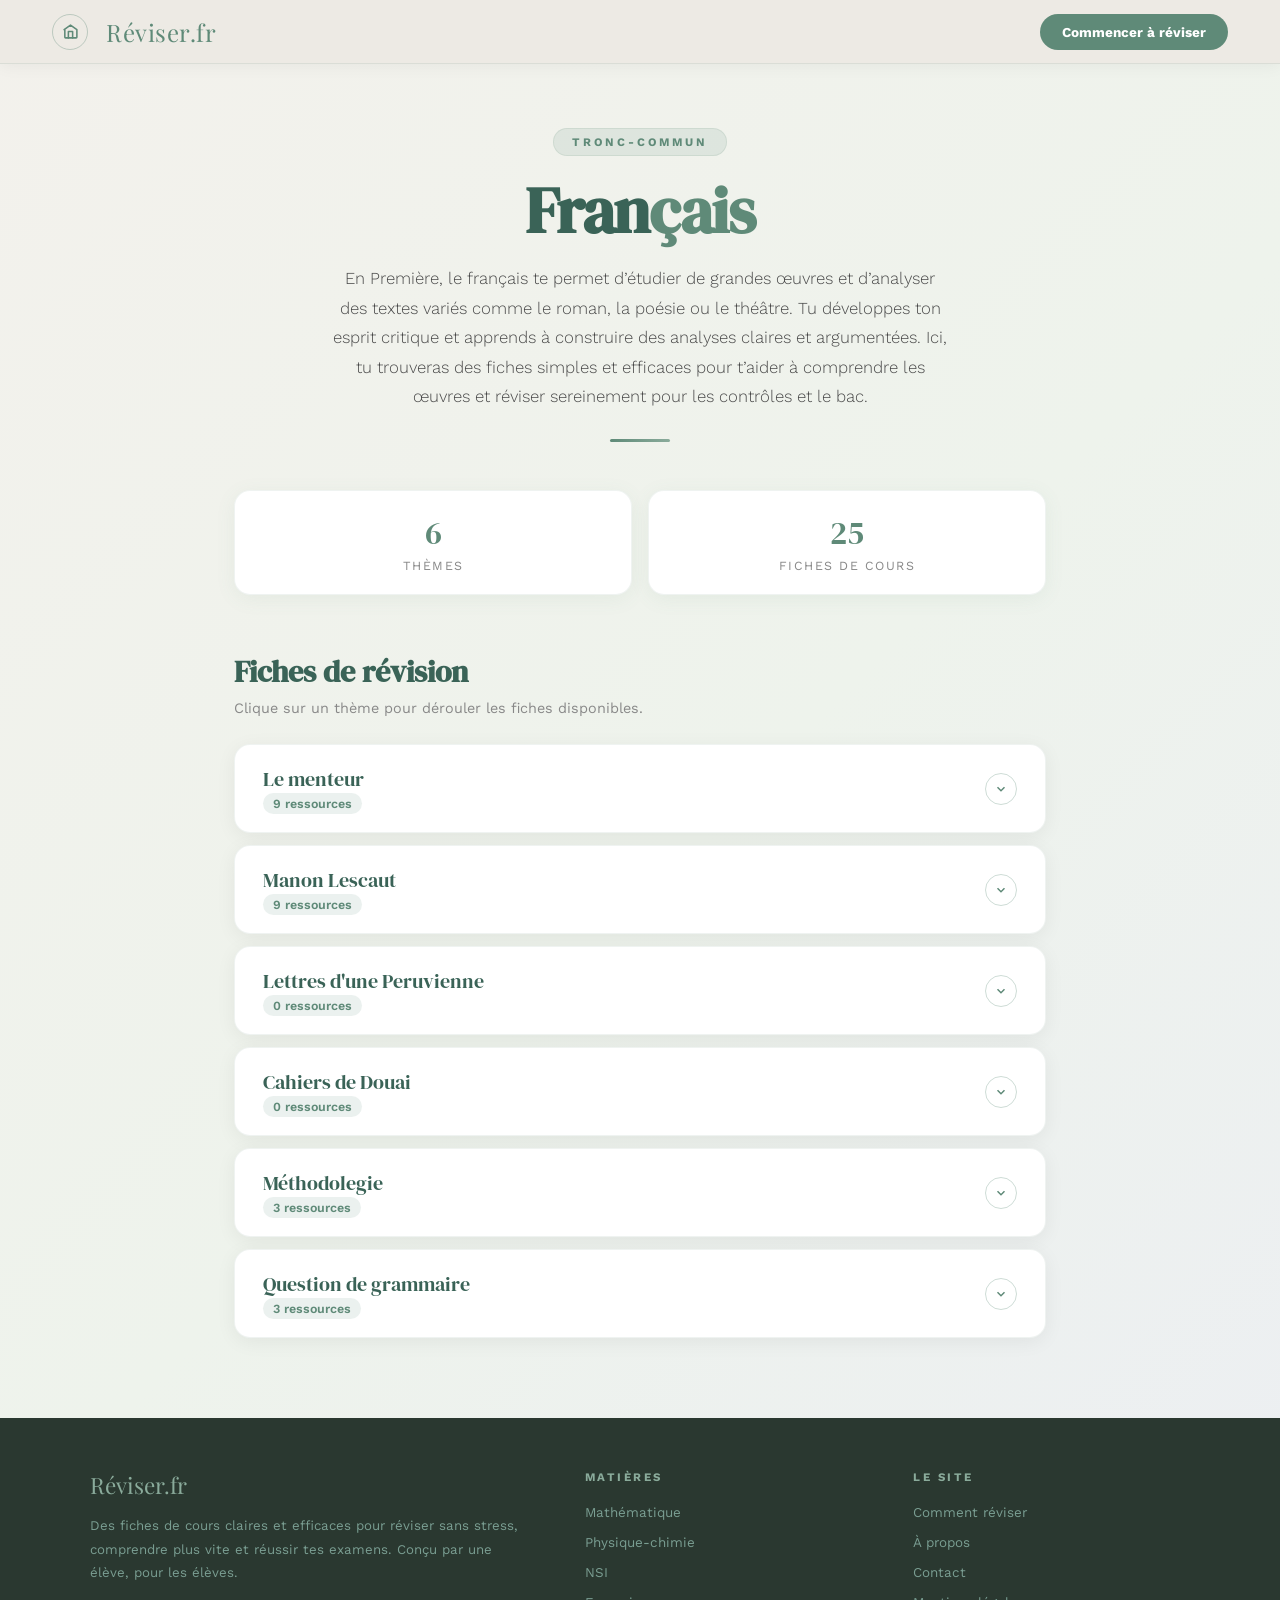
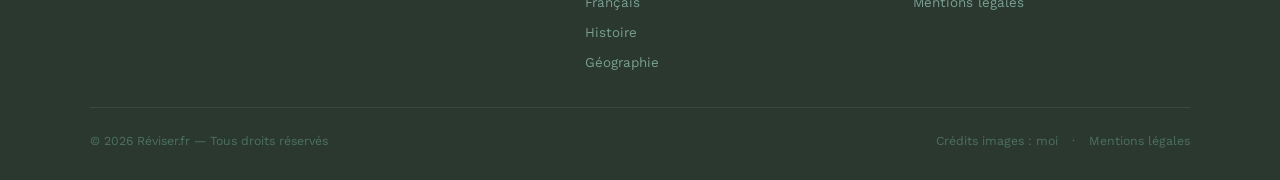
==== Francais.html @ 483030f3 "ajout du site" ====
<!DOCTYPE html>
<html lang="fr">
<head>
  <meta charset="utf-8">
  <meta name="viewport" content="width=device-width, initial-scale=1.0">
  <title>Français — Réviser.fr</title>
  <link href="https://fonts.googleapis.com/css2?family=Playfair+Display:wght@400;700&family=DM+Serif+Display&family=Work+Sans:wght@300;400;600;700&display=swap" rel="stylesheet">
  <link rel="stylesheet" href="francais_css.css">
</head>
<body>

<!-- ── HEADER ── -->
<header>
  <div class="header-left">
    <a href="page_principale.html" class="home-btn" title="Retour à l'accueil">
      <svg viewBox="0 0 24 24" fill="none" stroke="currentColor" stroke-width="2.2" stroke-linecap="round" stroke-linejoin="round">
        <path d="M3 9.5L12 3l9 6.5V20a1 1 0 0 1-1 1H5a1 1 0 0 1-1-1V9.5z"/>
        <polyline points="9 21 9 12 15 12 15 21"/>
      </svg>
    </a>
    <a href="page_principale.html" class="logo">Réviser.fr</a>
  </div>
  <div>
    <a href="revision.html" class="btn-reviser">Commencer à réviser</a>
  </div>
</header>

<!-- ── intro ── -->
<div class="hero">
  <span class="subject-badge">Tronc-commun</span>
  <h1>Fran<span>çais</span></h1>
  <p class="hero-desc">
   En Première, le français te permet d’étudier de grandes œuvres et d’analyser des textes variés comme le roman, la poésie ou le théâtre. Tu développes ton esprit critique et apprends à construire des analyses claires et argumentées.

Ici, tu trouveras des fiches simples et efficaces pour t’aider à comprendre les œuvres et réviser sereinement pour les contrôles et le bac.
  </p>
  <div class="hero-divider"></div>
</div>

<!-- ── cube ── -->
<div class="stats-band">
  <div class="stat-card">
    <span class="stat-number">6</span>
    <span class="stat-label">Thèmes</span>
  </div>
  <div class="stat-card">
    <span class="stat-number">25</span>
    <span class="stat-label">Fiches de cours</span>
  </div>
</div>

<!-- ── explication ── -->
<div class="content-section">

  <h2 class="section-heading">Fiches de révision</h2>
  <p class="section-sub">Clique sur un thème pour dérouler les fiches disponibles.</p>

  <div class="accordion" id="accordion">

    <!-- THÈME 1 : menteur -->
    <div class="accordion-item">
      <div class="accordion-header" onclick="toggleAccordion(this)">
        <div class="accordion-header-left">
          <div>
            <div class="theme-title">Le menteur</div>
            <span class="theme-count">9 ressources</span>
          </div>
        </div>
        <div class="accordion-arrow">
          <svg viewBox="0 0 24 24" fill="none" stroke="currentColor" stroke-width="2.5"><polyline points="6 9 12 15 18 9"/></svg>
        </div>
      </div>
      <div class="accordion-body">
        <div class="accordion-inner">

     <div class="sub-item">
		<div class="sub-thumb">
			<img src="fichementeur.png" alt="Fiche ">
        </div>
		
            <div class="sub-info">
              <div class="sub-title">cours</div>
              <div class="sub-desc">Comédie, mensonge, illusion, jeu sur les apparences : Le Menteur est une œuvre clé pour comprendre le théâtre du XVIIᵉ siècle et l’art de Pierre Corneille. Voici l’essentiel à connaître pour analyser la pièce efficacement.</div>
              <div class="sub-tags">
                <span class="tag tag-fiche">Fiche de cours</span>
              </div>
            </div></div>

          <div class="sub-item">
		  <div class="sub-thumb">
			<img src="EL1.jpg" alt="Fiche ">
        </div>
		 <div class="sub-thumb">
			<img src="EL1.5.jpg" alt="Fiche ">
        </div>
		 <div class="sub-thumb">
			<img src="EL2.jpg" alt="Fiche ">
        </div>
		 <div class="sub-thumb">
			<img src="EL2.5.jpg" alt="Fiche ">
        </div>
		 <div class="sub-thumb">
			<img src="EL3.jpg" alt="Fiche ">
        </div>
		 <div class="sub-thumb">
			<img src="EL3.5.jpg" alt="Fiche ">
        </div>
		 <div class="sub-thumb">
			<img src="EL4.jpg" alt="Fiche ">
        </div>
		 <div class="sub-thumb">
			<img src="EL4.5.jpg" alt="Fiche ">
        </div>
            <div class="sub-info">
              <div class="sub-title">Etude linéaire</div>
              <div class="sub-desc">Résumé clair, personnages clés, thèmes essentiels et style de l’auteur : tout ce qu’il faut pour briller en étude linéaire, de la 1 à 4.</div>
              <div class="sub-tags">
             <span class="tag tag-fiche">Fiche de cours</span>
              </div>
            </div></div>

        </div>
      </div>
    </div>

    <!-- THÈME 2 : manon lescaut -->
    <div class="accordion-item">
      <div class="accordion-header" onclick="toggleAccordion(this)">
        <div class="accordion-header-left">
          <div>
            <div class="theme-title">Manon Lescaut</div>
            <span class="theme-count">9 ressources</span>
          </div>
        </div>
        <div class="accordion-arrow">
          <svg viewBox="0 0 24 24" fill="none" stroke="currentColor" stroke-width="2.5"><polyline points="6 9 12 15 18 9"/></svg>
        </div>
      </div>
      <div class="accordion-body">
        <div class="accordion-inner">

          <div class="sub-item">
		  <div class="sub-thumb">
			<img src="ficheML.png" alt="Fiche ">
        </div>
		
            <div class="sub-info">
              <div class="sub-title">Cours</div>
              <div class="sub-desc">Amour, passion, destin tragique : Manon Lescaut est un roman central du XVIIIᵉ siècle qui explore les désirs humains et les contraintes sociales. Voici l’essentiel pour analyser l’œuvre et son auteur.</div>
              <div class="sub-tags">
                <span class="tag tag-fiche">Fiche de cours</span>
              </div>
            </div></div>

          

          <div class="sub-item">
		  <div class="sub-thumb">
			<img src="EL5.jpg" alt="Fiche ">
        </div>
		<div class="sub-thumb">
			<img src="EL5.5.jpg" alt="Fiche ">
        </div>
		<div class="sub-thumb">
			<img src="EL6.jpg" alt="Fiche ">
        </div>
		<div class="sub-thumb">
			<img src="EL6.5.jpg" alt="Fiche">
        </div>
		<div class="sub-thumb">
			<img src="EL7.jpg" alt="Fiche">
        </div>
		<div class="sub-thumb">
			<img src="EL7.5.jpg" alt="Fiche ">
        </div>
		<div class="sub-thumb">
			<img src="EL8.jpg" alt="Fiche ">
        </div>
		<div class="sub-thumb">
			<img src="EL8.5.jpg" alt="Fiche">
        </div>
            <div class="sub-info">
              <div class="sub-title">Etude linéaire</div>
              <div class="sub-desc">Résumé clair, personnages clés, thèmes essentiels et style de l’auteur : tout ce qu’il faut pour briller en étude linéaire, de la 5 à 8.</div>
              <div class="sub-tags">
               <span class="tag tag-fiche">Fiche de cours</span>
              </div>
            </div></div>

        

        </div>
      </div>
    </div>

    <!-- THÈME 3 : LDP -->
    <div class="accordion-item">
      <div class="accordion-header" onclick="toggleAccordion(this)">
        <div class="accordion-header-left">
          <div>
            <div class="theme-title">Lettres d'une Peruvienne</div>
            <span class="theme-count">0 ressources</span>
          </div>
        </div>
        <div class="accordion-arrow">
          <svg viewBox="0 0 24 24" fill="none" stroke="currentColor" stroke-width="2.5"><polyline points="6 9 12 15 18 9"/></svg>
        </div>
      </div>
      <div class="accordion-body">
        <div class="accordion-inner">

 <p>A venir...</p> 

        </div>
      </div>
    </div>

    <!-- THÈME 4 : douai -->
    <div class="accordion-item">
      <div class="accordion-header" onclick="toggleAccordion(this)">
        <div class="accordion-header-left">
          <div>
            <div class="theme-title">Cahiers de Douai</div>
            <span class="theme-count">0 ressources</span>
          </div>
        </div>
        <div class="accordion-arrow">
          <svg viewBox="0 0 24 24" fill="none" stroke="currentColor" stroke-width="2.5"><polyline points="6 9 12 15 18 9"/></svg>
        </div>
      </div>
      <div class="accordion-body">
        <div class="accordion-inner">

        <p> A venir...</p>

        </div>
      </div>
    </div>

    <!-- THÈME 5 : Méthodologie -->
    <div class="accordion-item">
      <div class="accordion-header" onclick="toggleAccordion(this)">
        <div class="accordion-header-left">
          <div>
            <div class="theme-title">Méthodolegie</div>
            <span class="theme-count">3 ressources</span>
          </div>
        </div>
        <div class="accordion-arrow">
          <svg viewBox="0 0 24 24" fill="none" stroke="currentColor" stroke-width="2.5"><polyline points="6 9 12 15 18 9"/></svg>
        </div>
      </div>
      <div class="accordion-body">
        <div class="accordion-inner">

          <div class="sub-item">
		  <div class="sub-thumb">
			
			<img src="commentaire.jpg" alt="fiche">
        </div>
		<div class="sub-thumb">
			<img src="disserte.jpg" alt="fiche">
        </div>
		<div class="sub-thumb">
			<img src="EL_methodo.png" alt="fiche">
        </div>
		
            <div class="sub-info">
              <div class="sub-title">Méthodolegie</div>
              <div class="sub-desc">En français, la méthodologie est essentielle : elle t’apprend à analyser un texte avec rigueur, structurer tes idées et réussir tes devoirs et contrôles. Ces fiches te donnent les clés pour appliquer la méthode facilement et réviser efficacement.</div>
              <div class="sub-tags">
                <span class="tag tag-fiche">Fiche de cours</span>
                <span class="tag tag-formule">Formules</span>
              </div>
            </div></div>

        </div>
      </div>
    </div>

    <!-- THÈME 6 : grammaire -->
    <div class="accordion-item">
      <div class="accordion-header" onclick="toggleAccordion(this)">
        <div class="accordion-header-left">
          <div>
            <div class="theme-title">Question de grammaire</div>
            <span class="theme-count">3 ressources</span>
          </div>
        </div>
        <div class="accordion-arrow">
          <svg viewBox="0 0 24 24" fill="none" stroke="currentColor" stroke-width="2.5"><polyline points="6 9 12 15 18 9"/></svg>
        </div>
      </div>
      <div class="accordion-body">
        <div class="accordion-inner">

          <div class="sub-item">
		  <div class="sub-thumb">
			<img src="grammaire1.jpg" alt="fiche">
        </div>
				  <div class="sub-thumb">
			<img src="grammaire2.jpg" alt="fiche">
        </div>
		<div class="sub-thumb">
			<img src="grammaire3.jpg" alt="fiche">
        </div>
            
			<div class="sub-info">
              <div class="sub-title">cours</div>
              <div class="sub-desc">On sait tous, et ça ne fait pas toujours plaisir, mais on est bien obligé : la grammaire au bac de français, si c’est bien appris, ce sont des points très simples à obtenir. Ces fiches te donnent toutes les règles et astuces pour maîtriser les exercices rapidement et gagner des points facilement.</div>
              <div class="sub-tags">
                <span class="tag tag-fiche">Fiche de cours</span>
				
              </div>
            </div></div>

          
        </div>
      </div>
    </div>

  </div><!-- /accordion fin-->
</div>

<!-- ── affichage image ── -->
<div class="lightbox-overlay" id="lightbox" onclick="closeLightbox(event)">
  <button class="lightbox-close" onclick="closeLightboxDirect()">✕</button>
  <button class="lightbox-nav lightbox-prev" onclick="event.stopPropagation(); navigateLight(-1)">‹</button>
  <div class="lightbox-img-wrap">
    <img id="lightboxImg" src="" alt="">
    <div class="lightbox-caption" id="lightboxCaption"></div>
  </div>
  <button class="lightbox-nav lightbox-next" onclick="event.stopPropagation(); navigateLight(1)">›</button>
</div>

<!-- ── FOOTER ── -->
<footer>
  <div class="footer-inner">
    <div class="footer-brand">
      <a href="page_principale.html" class="footer-logo">Réviser.fr</a>
      <p>Des fiches de cours claires et efficaces pour réviser sans stress, comprendre plus vite et réussir tes examens. Conçu par une élève, pour les élèves.</p>
    </div>
    <div class="footer-col">
      <h4>Matières</h4>
      <ul>
        <li><a href="#">Mathématique</a></li>
        <li><a href="#">Physique-chimie</a></li>
        <li><a href="#">NSI</a></li>
        <li><a href="#">Français</a></li>
        <li><a href="#">Histoire</a></li>
        <li><a href="#">Géographie</a></li>
      </ul>
    </div>
    <div class="footer-col">
      <h4>Le site</h4>
      <ul>
        <li><a href="#">Comment réviser</a></li>
        <li><a href="#">À propos</a></li>
        <li><a href="#">Contact</a></li>
        <li><a href="#">Mentions légales</a></li>
      </ul>
    </div>
  </div>
  <div class="footer-bottom">
    <span>© 2026 Réviser.fr — Tous droits réservés</span>
    <div class="credits">
      <a href="#">Crédits images : moi</a>
      <span>·</span>
      <a href="#">Mentions légales</a>
    </div>
  </div>
</footer>
<script>
/* ── ACCORDION ── */
  function toggleAccordion(header) {
    const item = header.closest('.accordion-item');
    const isOpen = item.classList.contains('open');
    document.querySelectorAll('.accordion-item.open').forEach(el => el.classList.remove('open'));
    if (!isOpen) item.classList.add('open');
  }

  /* ── LIGHTBOX ── */
  let allImages = [];   // liste de toutes les images cliquables
  let currentIdx = 0;

  // Ouvrir au clic sur une sub-thumb contenant une img
  document.addEventListener('click', function(e) {
    const thumb = e.target.closest('.sub-thumb');
    if (!thumb) return;
    const img = thumb.querySelector('img');
    if (!img) return;

    // Reconstruire la liste à chaque ouverture (au cas où le DOM change)
    allImages = [...document.querySelectorAll('.sub-thumb img')];
    currentIdx = allImages.indexOf(img);
    showLightbox(currentIdx);
  });

  function showLightbox(idx) {
    const img = allImages[idx];
    if (!img) return;
    currentIdx = idx;

    const lb = document.getElementById('lightbox');
    const lbImg = document.getElementById('lightboxImg');
    const lbCap = document.getElementById('lightboxCaption');

    lbImg.src = img.src;
    lbImg.alt = img.alt;
    lbCap.textContent = img.alt || '';
    lb.classList.add('active');
    document.body.style.overflow = 'hidden';

    // Cacher les flèches si une seule image
    document.querySelector('.lightbox-prev').style.display = allImages.length > 1 ? 'flex' : 'none';
    document.querySelector('.lightbox-next').style.display = allImages.length > 1 ? 'flex' : 'none';
  }

  function navigateLight(dir) {
    const newIdx = (currentIdx + dir + allImages.length) % allImages.length;
    showLightbox(newIdx);
  }

  function closeLightbox(e) {
    // Ferme seulement si on clique sur le fond (pas sur l'image)
    if (e.target === document.getElementById('lightbox')) closeLightboxDirect();
  }

  function closeLightboxDirect() {
    document.getElementById('lightbox').classList.remove('active');
    document.body.style.overflow = '';
  }

  // Touche Escape et flèches clavier
  document.addEventListener('keydown', function(e) {
    const lb = document.getElementById('lightbox');
    if (!lb.classList.contains('active')) return;
    if (e.key === 'Escape')      closeLightboxDirect();
    if (e.key === 'ArrowRight')  navigateLight(1);
    if (e.key === 'ArrowLeft')   navigateLight(-1);
  });
</script>
</body>
</html>
---- francais_css.css ----
* { margin: 0; padding: 0; box-sizing: border-box; }

    :root {
      --beige: #F3F1EC;
      --beige2: #EEF3EC;
      --accent: #5f8a78;
      --accent-light: #8aab9b;
      --accent-dark: #3a6357;
      --accent-soft: rgba(95, 138, 120, 0.12);
      --text-dark: #2E2E2E;
      --text-mid: #4a4a4a;
      --white: #ffffff;
      --footer-bg: #2a3830;
    }

    body {
      font-family: 'Work Sans', sans-serif;
      background: linear-gradient(135deg, #F3F1EC 0%, #EEF3EC 50%, #ECEEF3 100%);
      min-height: 100vh;
      color: var(--text-dark);
    }

    /* ── HEADER (identique à la page principale mais avec icône home) ── */
    header {
      width: 100%;
      background: rgba(237, 234, 227, 0.96);
      border-bottom: 1px solid rgba(138, 171, 155, 0.2);
      padding: 0 52px;
      display: flex;
      align-items: center;
      justify-content: space-between;
      height: 64px;
      box-shadow: 0 2px 16px rgba(0,0,0,0.05);
      position: sticky;
      top: 0;
      z-index: 100;
    }

    .header-left {
      display: flex;
      align-items: center;
      gap: 18px;
    }

    .home-btn {
      display: flex;
      align-items: center;
      justify-content: center;
      width: 36px;
      height: 36px;
      border-radius: 50%;
      border: 1.5px solid rgba(95, 138, 120, 0.35);
      color: var(--accent);
      text-decoration: none;
      transition: all 0.25s ease;
      background: transparent;
    }

    .home-btn:hover {
      background: var(--accent);
      color: white;
      border-color: var(--accent);
      transform: scale(1.08);
    }

    .home-btn svg { width: 17px; height: 17px; }

    .logo {
      font-family: 'Playfair Display', serif;
      font-size: 1.5rem;
      color: var(--accent);
      letter-spacing: 0.5px;
      text-decoration: none;
    }

    .btn-reviser {
      background: var(--accent);
      color: white;
      border: none;
      border-radius: 20px;
      padding: 10px 22px;
      font-size: 0.85rem;
      font-weight: 700;
      cursor: pointer;
      transition: background 0.2s, transform 0.2s;
      text-decoration: none;
      display: inline-block;
    }

    .btn-reviser:hover {
      background: var(--accent-light);
      transform: scale(1.04);
    }

    /* ── HERO ── */
    .hero {
      max-width: 860px;
      margin: 0 auto;
      padding: 64px 24px 48px;
      text-align: center;
      animation: fadeInDown 0.7s ease forwards;
    }

    .subject-badge {
      display: inline-block;
      background: var(--accent-soft);
      color: var(--accent);
      font-size: 0.72rem;
      font-weight: 700;
      letter-spacing: 3px;
      text-transform: uppercase;
      padding: 6px 18px;
      border-radius: 20px;
      margin-bottom: 20px;
      border: 1px solid rgba(138, 171, 155, 0.2);
    }

    .hero h1 {
      font-family: 'DM Serif Display', serif;
      font-size: clamp(2.4rem, 5vw, 4rem);
      color: var(--accent-dark);
      letter-spacing: -0.02em;
      margin-bottom: 18px;
      line-height: 1.1;
    }

    .hero h1 span {
      color: var(--accent);
    }

    .hero-desc {
      color: var(--text-mid);
      font-size: 1.05rem;
      font-weight: 300;
      line-height: 1.75;
      max-width: 620px;
      margin: 0 auto;
    }

    .hero-divider {
      width: 60px;
      height: 3px;
      background: linear-gradient(90deg, var(--accent), var(--accent-light));
      border-radius: 2px;
      margin: 28px auto 0;
    }

    /* ── STATS BAND ── */
    .stats-band {
      max-width: 860px;
      margin: 0 auto 56px;
      padding: 0 24px;
      display: flex;
      gap: 16px;
      justify-content: center;
      flex-wrap: wrap;
      animation: fadeInUp 0.7s ease 0.2s both;
    }

    .stat-card {
      background: white;
      border-radius: 16px;
      padding: 20px 32px;
      text-align: center;
      box-shadow: 0 4px 20px rgba(95,138,120,0.08);
      border: 1px solid rgba(95,138,120,0.1);
      flex: 1;
      min-width: 140px;
    }

    .stat-number {
      font-family: 'DM Serif Display', serif;
      font-size: 2rem;
      color: var(--accent);
      display: block;
    }

    .stat-label {
      font-size: 0.78rem;
      color: #888;
      text-transform: uppercase;
      letter-spacing: 1.5px;
      margin-top: 4px;
    }

    /* ── ACCORDION SECTION ── */
    .content-section {
      max-width: 860px;
      margin: 0 auto;
      padding: 0 24px 80px;
    }

    .section-heading {
      font-family: 'DM Serif Display', serif;
      font-size: 1.9rem;
      color: var(--accent-dark);
      margin-bottom: 8px;
    }

    .section-sub {
      color: #888;
      font-size: 0.9rem;
      margin-bottom: 28px;
    }

    /* Accordion */
    .accordion {
      display: flex;
      flex-direction: column;
      gap: 12px;
    }

    .accordion-item {
      background: white;
      border-radius: 16px;
      overflow: hidden;
      box-shadow: 0 4px 20px rgba(0,0,0,0.06);
      border: 1px solid rgba(95,138,120,0.1);
      transition: box-shadow 0.3s ease;
    }

    .accordion-item:hover {
      box-shadow: 0 8px 32px rgba(95,138,120,0.14);
    }

    .accordion-header {
      display: flex;
      align-items: center;
      justify-content: space-between;
      padding: 20px 28px;
      cursor: pointer;
      user-select: none;
      gap: 16px;
    }

    .accordion-header-left {
      display: flex;
      align-items: center;
      gap: 16px;
    }

    .theme-title {
      font-family: 'DM Serif Display', serif;
      font-size: 1.25rem;
      color: var(--accent-dark);
      padding-left: 0;
    }

    .theme-count {
      font-size: 0.78rem;
      color: var(--accent);
      background: var(--accent-soft);
      padding: 3px 10px;
      border-radius: 20px;
      font-weight: 600;
    }

    .accordion-arrow {
      width: 32px;
      height: 32px;
      border-radius: 50%;
      border: 1.5px solid rgba(95,138,120,0.3);
      display: flex;
      align-items: center;
      justify-content: center;
      color: var(--accent);
      transition: transform 0.35s ease, background 0.25s ease;
      flex-shrink: 0;
    }

    .accordion-arrow svg { width: 14px; height: 14px; }

    .accordion-item.open .accordion-arrow {
      transform: rotate(180deg);
      background: var(--accent);
      color: white;
      border-color: var(--accent);
    }

    .accordion-body {
      max-height: 0;
      overflow: hidden;
      transition: max-height 0.45s cubic-bezier(0.4, 0, 0.2, 1);
    }

    .accordion-item.open .accordion-body {
      max-height: 9999px;
    }

    .accordion-inner {
      padding: 0 28px 24px;
      border-top: 1px solid rgba(95,138,120,0.08);
    }

    /* Sub-items inside accordion */
    .sub-item {
      display: flex;
      flex-direction: column;
      gap: 12px;
      align-items: stretch;
      padding: 20px 0;
      border-bottom: 1px solid rgba(95,138,120,0.07);
      cursor: pointer;
    }

    .sub-item:last-child { border-bottom: none; }

    .sub-info { flex: 1; }

    .sub-title {
      font-weight: 700;
      font-size: 0.97rem;
      color: var(--accent-dark);
      margin-bottom: 5px;
    }

    .sub-desc {
      font-size: 0.85rem;
      color: #777;
      line-height: 1.55;
      margin-bottom: 8px;
    }

    .sub-tags {
      display: flex;
      gap: 6px;
      flex-wrap: wrap;
    }

    .tag {
      font-size: 0.7rem;
      padding: 3px 10px;
      border-radius: 20px;
      font-weight: 600;
      letter-spacing: 0.5px;
    }

    .tag-fiche {
      background: #e8f3ef;
      color: var(--accent);
    }

    .tag-exo {
      background: #fff3e0;
      color: #c07a10;
    }

    .tag-formule {
      background: #e8f5e9;
      color: #388e3c;
    }

    .sub-item:hover
    .sub-item:hover .sub-title { color: var(--accent); }

    /* ── FOOTER ── */
    footer {
      width: 100%;
      background: var(--footer-bg);
      padding: 52px 64px 32px;
      box-sizing: border-box;
    }

    .footer-inner {
      max-width: 1100px;
      margin: 0 auto;
      display: grid;
      grid-template-columns: 1.6fr 1fr 1fr;
      gap: 52px;
      padding-bottom: 36px;
      border-bottom: 1px solid rgba(255,255,255,0.08);
    }

    .footer-brand .footer-logo {
      font-family: 'Playfair Display', serif;
      font-size: 1.4rem;
      color: var(--accent-light);
      text-decoration: none;
      display: block;
      margin-bottom: 14px;
    }

    .footer-brand p {
      font-size: 0.83rem;
      line-height: 1.75;
      color: #7a9e92;
    }

    .footer-col h4 {
      font-size: 0.72rem;
      font-weight: 700;
      letter-spacing: 2.5px;
      text-transform: uppercase;
      color: var(--accent-light);
      margin-bottom: 18px;
    }

    .footer-col ul {
      list-style: none;
      display: flex;
      flex-direction: column;
      gap: 11px;
    }

    .footer-col ul li a {
      text-decoration: none;
      font-size: 0.84rem;
      color: #7a9e92;
      transition: color 0.2s;
    }

    .footer-col ul li a:hover { color: var(--accent-light); }

    .footer-bottom {
      max-width: 1100px;
      margin: 26px auto 0;
      display: flex;
      justify-content: space-between;
      align-items: center;
      font-size: 0.77rem;
      color: #4e7060;
    }

    .credits { display: flex; gap: 14px; align-items: center; }
    .credits a { color: #4e7060; text-decoration: none; transition: color 0.2s; }
    .credits a:hover { color: var(--accent-light); }

    /* ── ANIMATIONS ── */
    @keyframes fadeInDown {
      from { opacity: 0; transform: translateY(-20px); }
      to   { opacity: 1; transform: translateY(0); }
    }

    @keyframes fadeInUp {
      from { opacity: 0; transform: translateY(20px); }
      to   { opacity: 1; transform: translateY(0); }
    }

    /* ── LIGHTBOX ── */
    .sub-thumb {
      width: 100%;
      height: 200px;
      border-radius: 10px;
      overflow: hidden;
      flex-shrink: 0;
      background: var(--accent-soft);
      display: flex;
      align-items: center;
      justify-content: center;
      border: 1px solid rgba(95,138,120,0.15);
      position: relative;
      cursor: pointer;
    }

    .sub-thumb::after {
      content: '🔍';
      position: absolute;
      inset: 0;
      background: rgba(95, 138, 120, 0.55);
      display: flex;
      align-items: center;
      justify-content: center;
      font-size: 1.1rem;
      border-radius: 10px;
      opacity: 0;
      transition: opacity 0.2s ease;
    }

    .sub-thumb:hover::after {
      opacity: 1;
    }

    .sub-thumb img {
      width: 100%;
      height: 100%;
      object-fit: cover;
      display: block;
    }

    /* Overlay */
    .lightbox-overlay {
      display: none;
      position: fixed;
      inset: 0;
      background: rgba(0, 0, 0, 0.88);
      z-index: 9999;
      align-items: center;
      justify-content: center;
      animation: fadeOverlay 0.25s ease;
      cursor: zoom-out;
    }

    .lightbox-overlay.active {
      display: flex;
    }

    .lightbox-img-wrap {
      position: relative;
      max-width: 92vw;
      max-height: 90vh;
      display: flex;
      align-items: center;
      justify-content: center;
    }

    .lightbox-overlay img {
      max-width: 90vw;
      max-height: 88vh;
      border-radius: 12px;
      box-shadow: 0 32px 80px rgba(0,0,0,0.7);
      object-fit: contain;
      cursor: default;
      animation: zoomIn 0.3s cubic-bezier(0.4, 0, 0.2, 1);
    }

    .lightbox-caption {
      position: absolute;
      bottom: -38px;
      left: 0;
      right: 0;
      text-align: center;
      color: rgba(255,255,255,0.7);
      font-size: 0.85rem;
      font-family: 'Work Sans', sans-serif;
    }

    .lightbox-close {
      position: fixed;
      top: 20px;
      right: 24px;
      width: 42px;
      height: 42px;
      border-radius: 50%;
      background: rgba(255,255,255,0.12);
      border: 1.5px solid rgba(255,255,255,0.25);
      color: white;
      font-size: 1.3rem;
      cursor: pointer;
      display: flex;
      align-items: center;
      justify-content: center;
      transition: background 0.2s;
      line-height: 1;
    }

    .lightbox-close:hover {
      background: rgba(255,255,255,0.25);
    }

    .lightbox-nav {
      position: fixed;
      top: 50%;
      transform: translateY(-50%);
      width: 48px;
      height: 48px;
      border-radius: 50%;
      background: rgba(255,255,255,0.12);
      border: 1.5px solid rgba(255,255,255,0.25);
      color: white;
      font-size: 1.5rem;
      cursor: pointer;
      display: flex;
      align-items: center;
      justify-content: center;
      transition: background 0.2s;
      z-index: 10000;
    }

    .lightbox-nav:hover { background: rgba(255,255,255,0.25); }
    .lightbox-prev { left: 16px; }
    .lightbox-next { right: 16px; }

    @keyframes fadeOverlay {
      from { opacity: 0; }
      to   { opacity: 1; }
    }

    @keyframes zoomIn {
      from { transform: scale(0.85); opacity: 0; }
      to   { transform: scale(1);    opacity: 1; }
    }

    /* ── RESPONSIVE ── */
    @media (max-width: 640px) {
      header { padding: 0 20px; }
      .footer-inner { grid-template-columns: 1fr; gap: 28px; }
      footer { padding: 40px 24px 24px; }
      .footer-bottom { flex-direction: column; gap: 10px; text-align: center; }
      .sub-item { flex-direction: column; }
      .sub-thumb { width: 100%; height: 120px; }
      .stats-band { flex-direction: column; }
    }
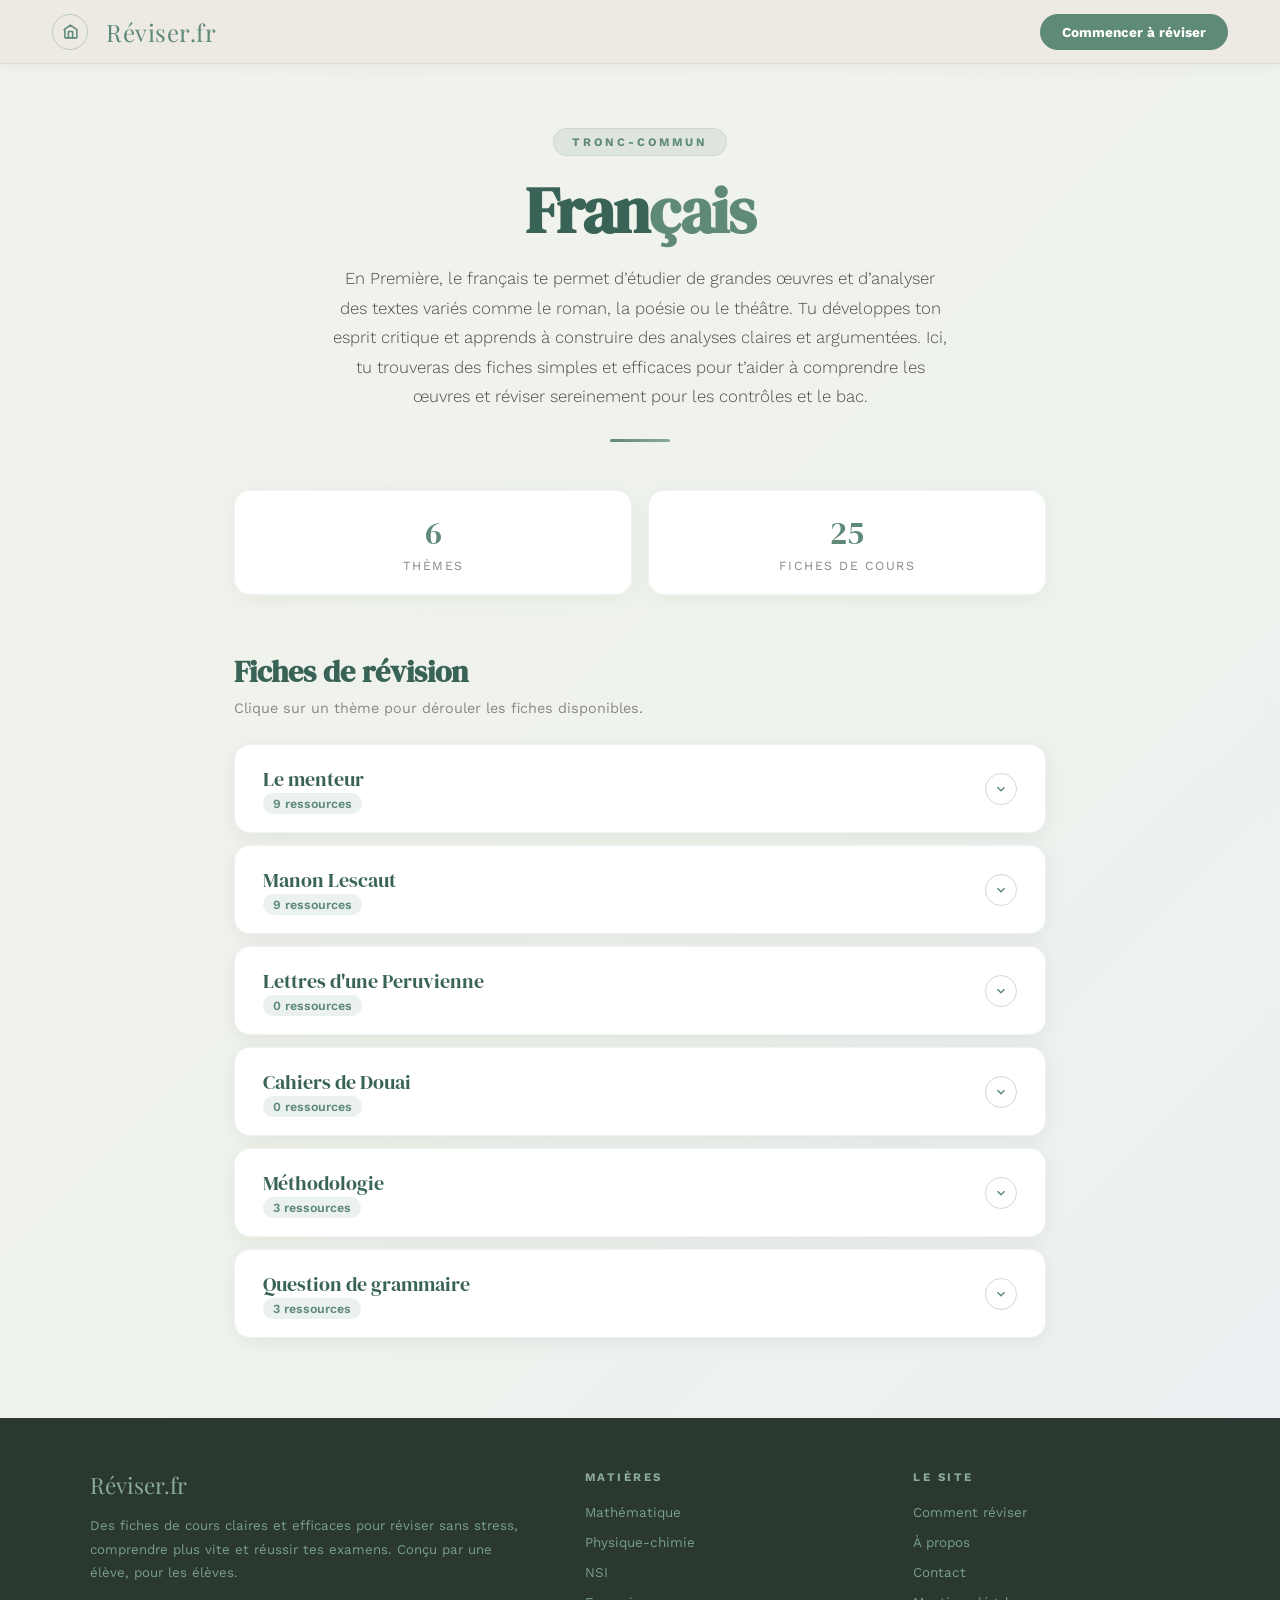
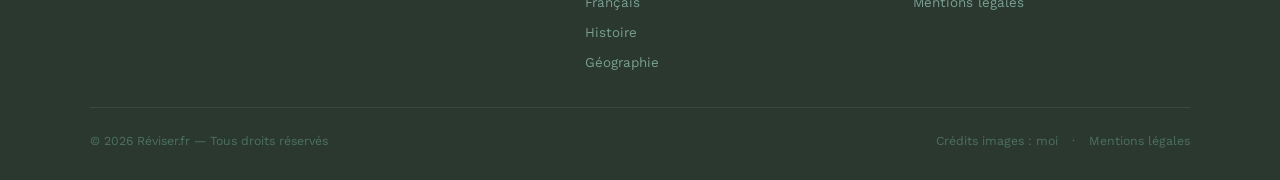
==== commit 6f0e77c9: "Update Francais.html" ====
--- a/Francais.html
+++ b/Francais.html
@@ -242,7 +242,7 @@
       <div class="accordion-header" onclick="toggleAccordion(this)">
         <div class="accordion-header-left">
           <div>
-            <div class="theme-title">Méthodolegie</div>
+            <div class="theme-title">Méthodologie</div>
             <span class="theme-count">3 ressources</span>
           </div>
         </div>
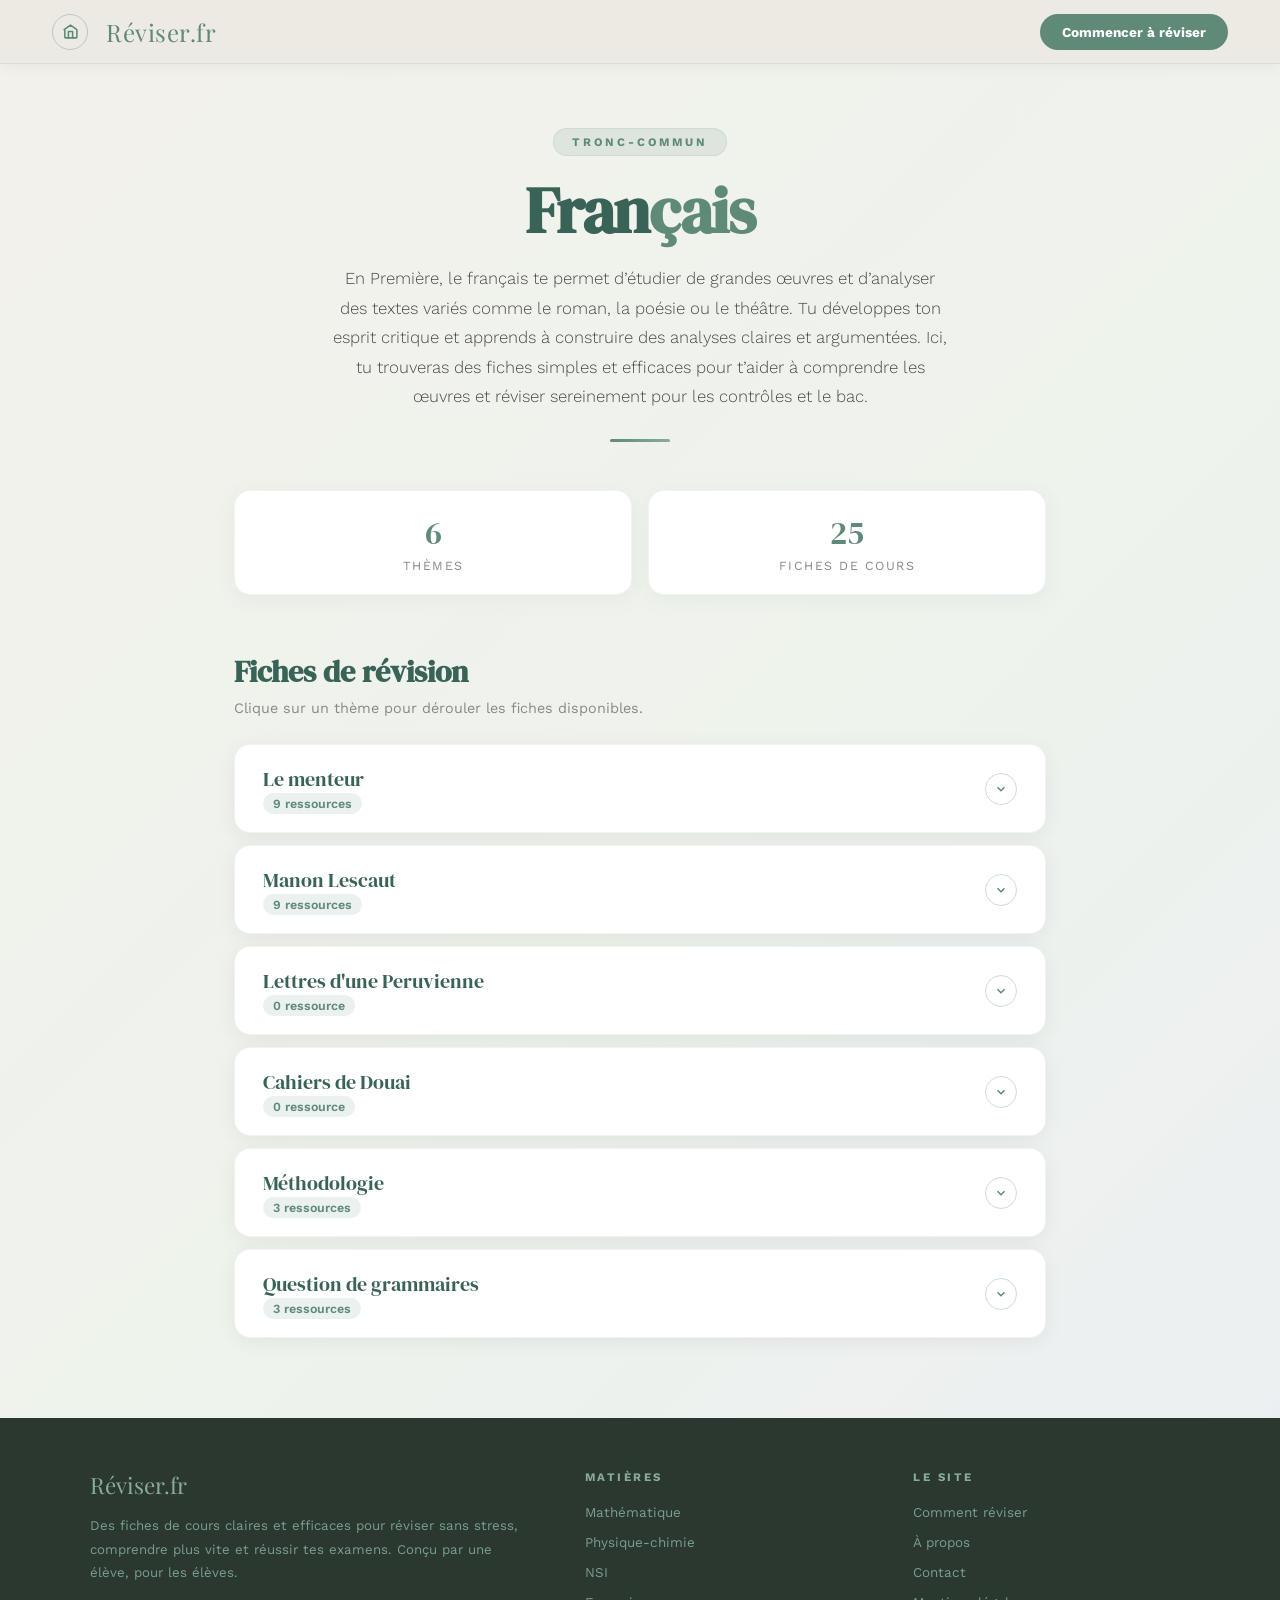
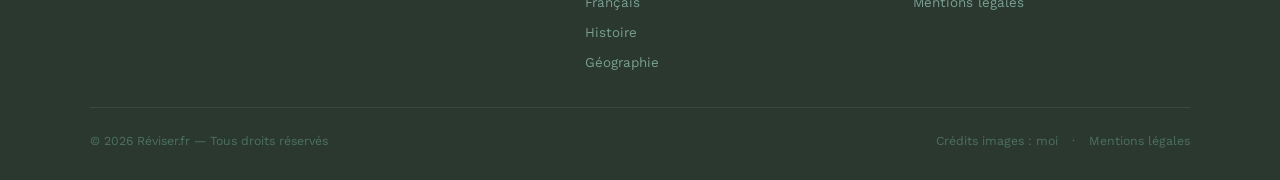
==== commit c4767b5f: "Update Francais.html" ====
--- a/Francais.html
+++ b/Francais.html
@@ -199,7 +199,7 @@
         <div class="accordion-header-left">
           <div>
             <div class="theme-title">Lettres d'une Peruvienne</div>
-            <span class="theme-count">0 ressources</span>
+            <span class="theme-count">0 ressource</span>
           </div>
         </div>
         <div class="accordion-arrow">
@@ -221,7 +221,7 @@
         <div class="accordion-header-left">
           <div>
             <div class="theme-title">Cahiers de Douai</div>
-            <span class="theme-count">0 ressources</span>
+            <span class="theme-count">0 ressource</span>
           </div>
         </div>
         <div class="accordion-arrow">
@@ -283,7 +283,7 @@
       <div class="accordion-header" onclick="toggleAccordion(this)">
         <div class="accordion-header-left">
           <div>
-            <div class="theme-title">Question de grammaire</div>
+            <div class="theme-title">Question de grammaires</div>
             <span class="theme-count">3 ressources</span>
           </div>
         </div>
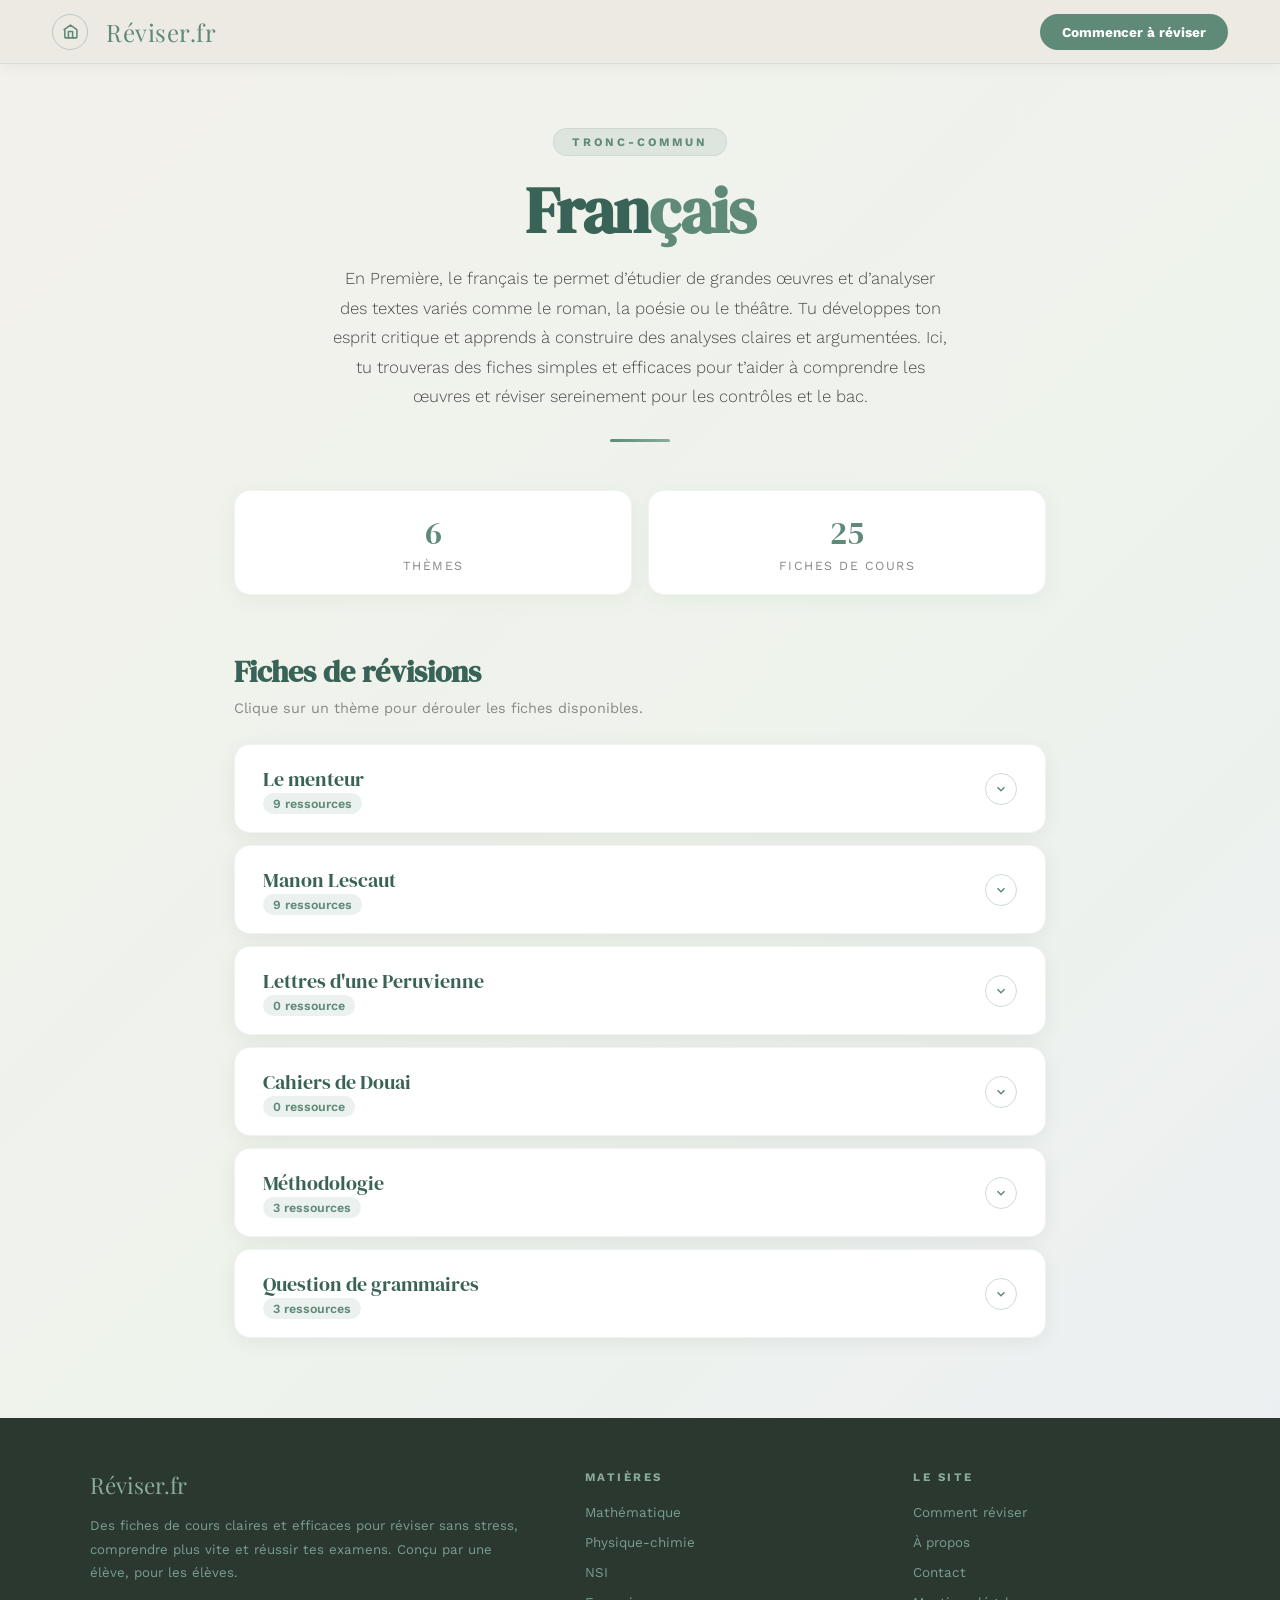
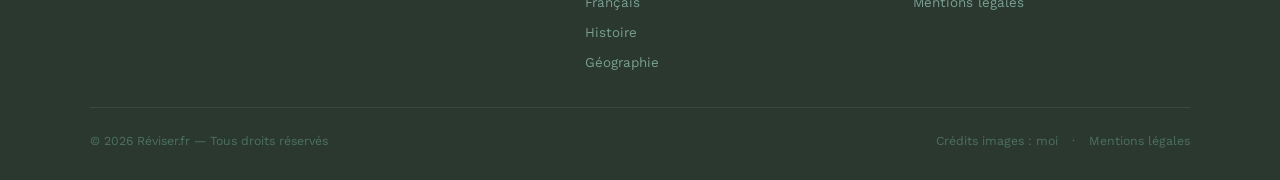
==== commit c9f1c43a: "gg" ====
--- a/Francais.html
+++ b/Francais.html
@@ -52,7 +52,7 @@
 <!-- ── explication ── -->
 <div class="content-section">
 
-  <h2 class="section-heading">Fiches de révision</h2>
+  <h2 class="section-heading">Fiches de révisions</h2>
   <p class="section-sub">Clique sur un thème pour dérouler les fiches disponibles.</p>
 
   <div class="accordion" id="accordion">
